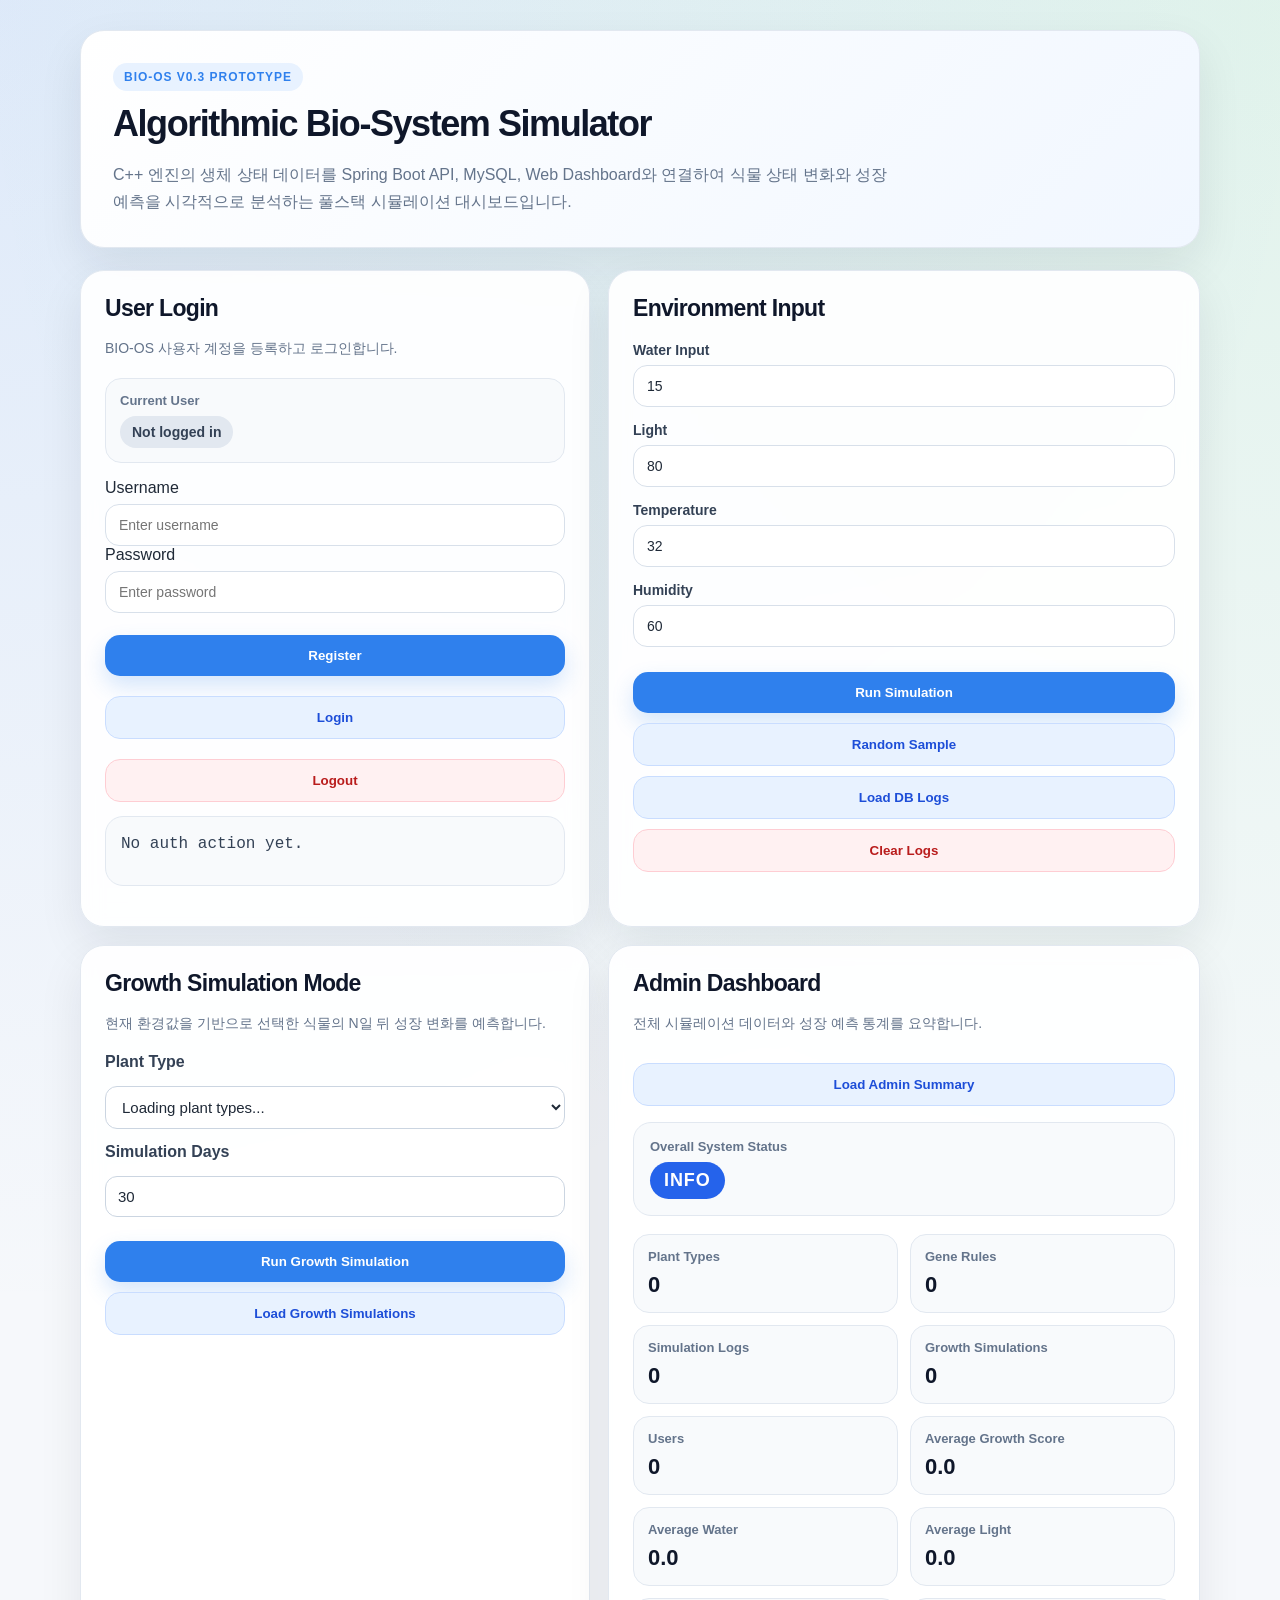
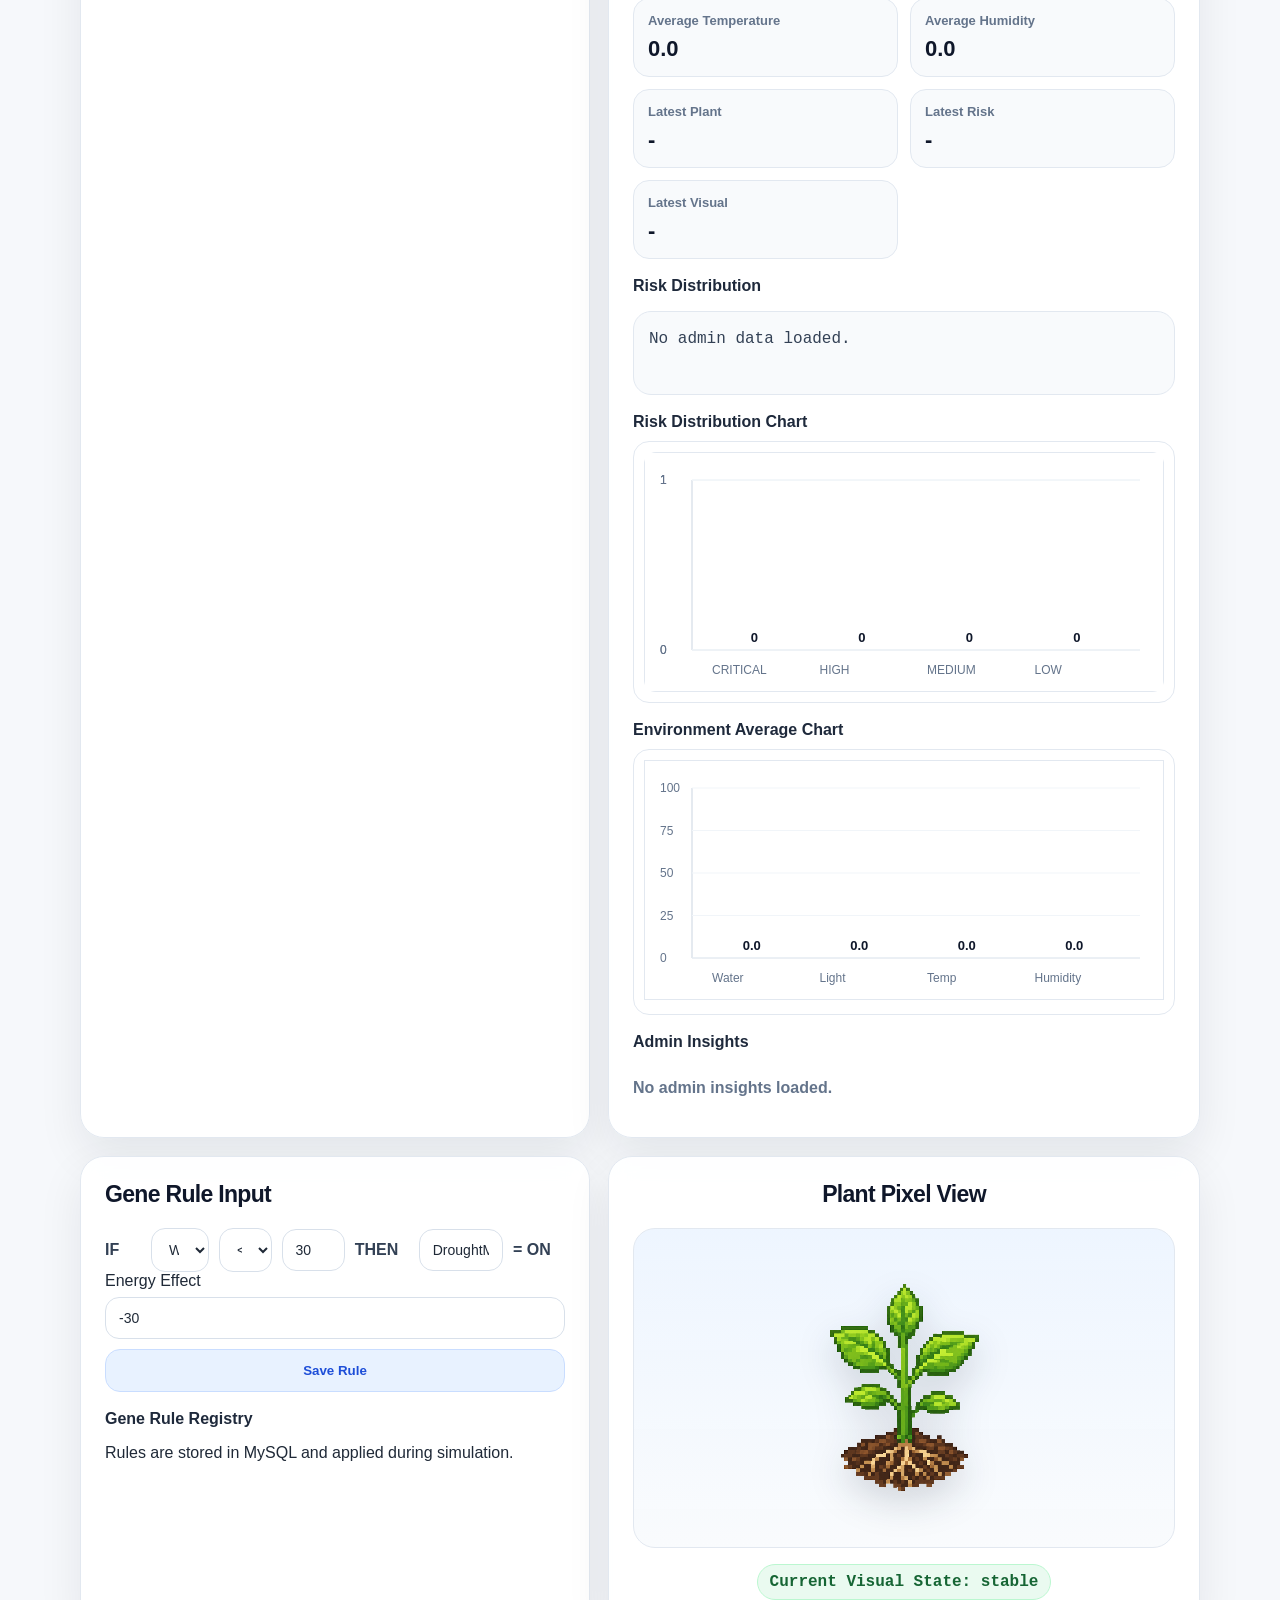
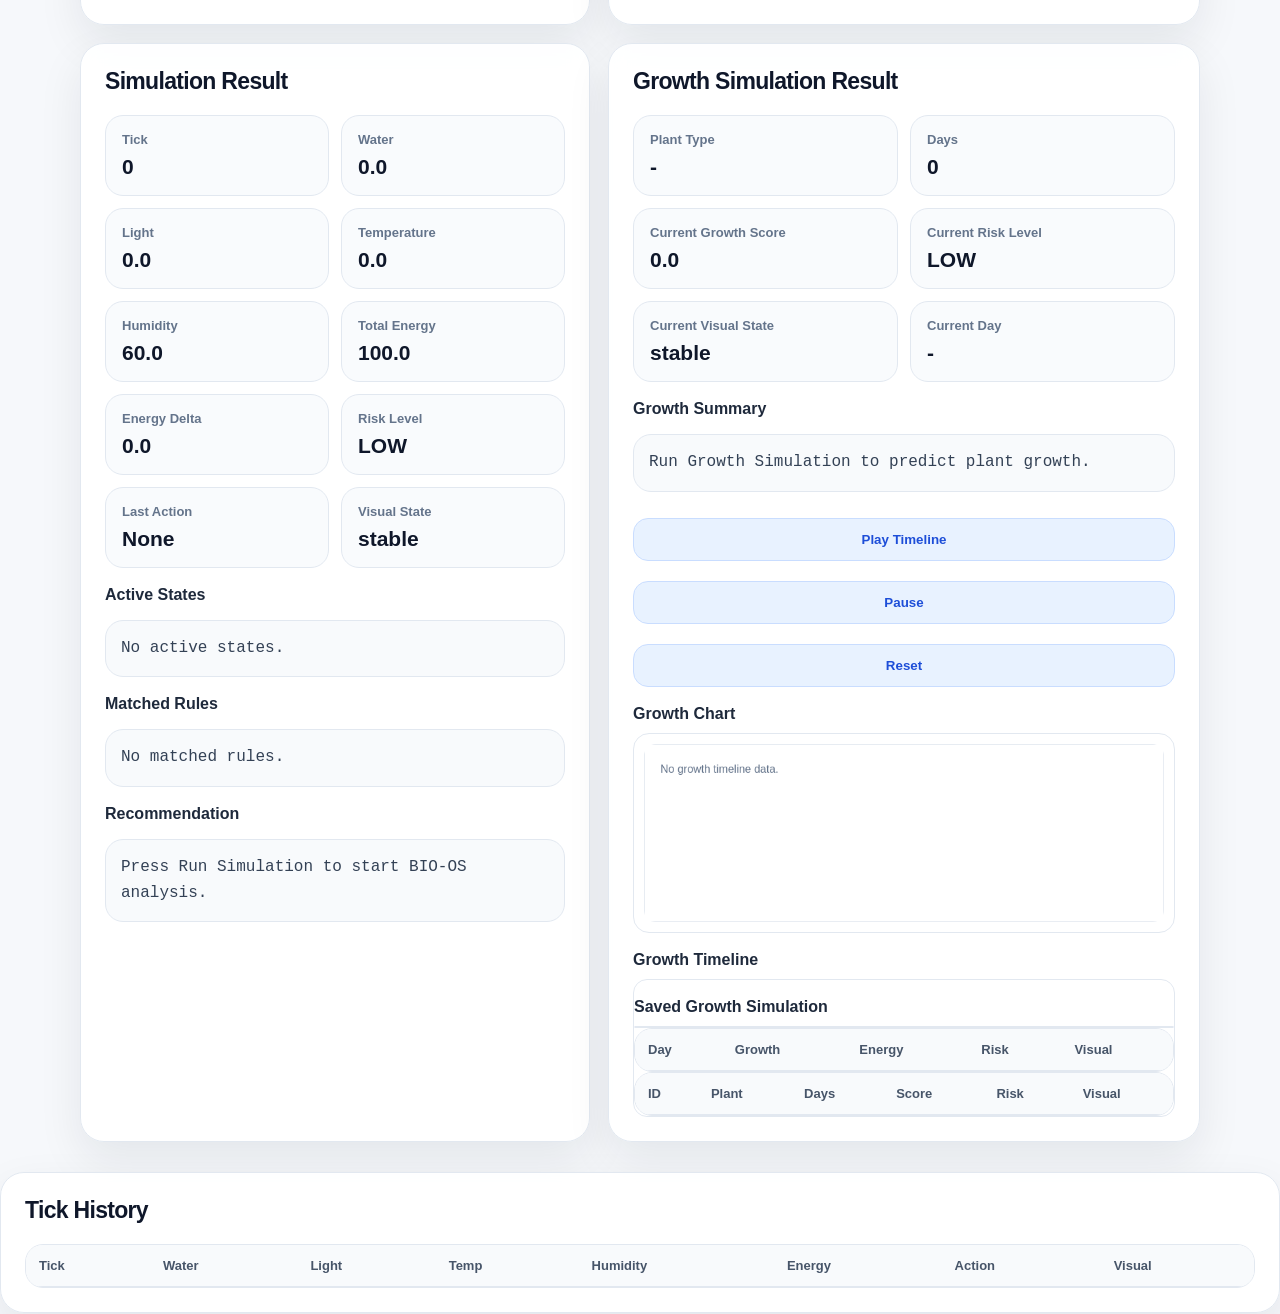
==== web/index.html @ 52d7dac0 "feat: add user count to admin dashboard" ====
<!DOCTYPE html>
<html lang="ko">
<head>
    <meta charset="UTF-8" />
    <meta name="viewport" content="width=device-width, initial-scale=1.0" />
    <title>BIO-OS Web Dashboard</title>
    <link rel="stylesheet" href="style.css" />
</head>
<body>
<div class="app">
    <header class="hero">
        <div>
            <p class="eyebrow">BIO-OS v0.3 Prototype</p>
            <h1>Algorithmic Bio-System Simulator</h1>
            <p class="subtitle">
                C++ 엔진의 생체 상태 데이터를 Spring Boot API, MySQL, Web Dashboard와 연결하여
                식물 상태 변화와 성장 예측을 시각적으로 분석하는 풀스택 시뮬레이션 대시보드입니다.
            </p>
        </div>
    </header>

    <main class="grid">
<section class="card auth-card">
    <h2>User Login</h2>
    <p class="section-desc">
        BIO-OS 사용자 계정을 등록하고 로그인합니다.
    </p>

    <div class="auth-status-box">
        <span>Current User</span>
        <strong id="currentUserText">Not logged in</strong>
    </div>

    <div class="input-grid">
        <label>
            Username
            <input id="authUsernameInput" type="text" placeholder="Enter username">
        </label>

        <label>
            Password
            <input id="authPasswordInput" type="password" placeholder="Enter password">
        </label>
    </div>

    <div class="button-row">
        <button id="registerButton">Register</button>
        <button id="loginButton" class="secondary">Login</button>
        <button id="logoutButton" class="danger">Logout</button>
    </div>

    <pre id="authMessageBox">No auth action yet.</pre>
</section>



        <section class="card control-panel">
            <h2>Environment Input</h2>

            <label>
                Water Input
                <input id="waterInput" type="number" value="15" min="0" max="200" />
            </label>

            <label>
                Light
                <input id="lightInput" type="number" value="80" min="0" max="100" />
            </label>

            <label>
                Temperature
                <input id="temperatureInput" type="number" value="32" min="-10" max="60" />
            </label>

            <label>
                Humidity
                <input id="humidityInput" type="number" value="60" min="0" max="100" />
            </label>

            <button id="runButton">Run Simulation</button>
            <button id="randomButton" class="secondary">Random Sample</button>
            <button id="loadLogsButton" class="secondary">Load DB Logs</button>
            <button id="resetButton" class="danger">Clear Logs</button>
        </section>

        <section class="card growth-control-card">
            <h2>Growth Simulation Mode</h2>
            <p class="section-desc">
                현재 환경값을 기반으로 선택한 식물의 N일 뒤 성장 변화를 예측합니다.
            </p>

            <label>
                Plant Type
                <select id="plantTypeSelect">
                    <option value="">Loading plant types...</option>
                </select>
            </label>

            <label>
                Simulation Days
                <input id="growthDaysInput" type="number" value="30" min="1" max="365" />
            </label>

            <button id="runGrowthButton">Run Growth Simulation</button>
            <button id="loadGrowthSimulationsButton" class="secondary">Load Growth Simulations</button>
        </section>

        <section class="card admin-card">
    <h2>Admin Dashboard</h2>
    <p class="section-desc">
        전체 시뮬레이션 데이터와 성장 예측 통계를 요약합니다.
    </p>

    <button id="loadAdminSummaryButton" class="secondary">Load Admin Summary</button>

<div class="admin-status-panel">
    <span>Overall System Status</span>
    <strong id="adminOverallStatus" class="admin-status-info">INFO</strong>
</div>

    <div class="admin-grid">
        <div>
            <span>Plant Types</span>
            <strong id="adminPlantTypeCount">0</strong>
        </div>

        <div>
            <span>Gene Rules</span>
            <strong id="adminGeneRuleCount">0</strong>
        </div>

        <div>
            <span>Simulation Logs</span>
            <strong id="adminSimulationLogCount">0</strong>
        </div>

        <div>
            <span>Growth Simulations</span>
            <strong id="adminGrowthSimulationCount">0</strong>
        </div>

        <div>
            <span>Users</span>
            <strong id="adminUserCount">0</strong>
        </div>

        <div>
            <span>Average Growth Score</span>
            <strong id="adminAverageGrowthScore">0.0</strong>
        </div>

        <div>
    <span>Average Water</span>
    <strong id="adminAverageWater">0.0</strong>
</div>

<div>
    <span>Average Light</span>
    <strong id="adminAverageLight">0.0</strong>
</div>

<div>
    <span>Average Temperature</span>
    <strong id="adminAverageTemperature">0.0</strong>
</div>

<div>
    <span>Average Humidity</span>
    <strong id="adminAverageHumidity">0.0</strong>
</div>

        <div>
            <span>Latest Plant</span>
            <strong id="adminLatestPlantType">-</strong>
        </div>

        <div>
            <span>Latest Risk</span>
            <strong id="adminLatestRiskLevel" class="risk-badge risk-low">-</strong>
        </div>

        <div>
            <span>Latest Visual</span>
            <strong id="adminLatestVisualState">-</strong>
        </div>
    </div>

    <h3>Risk Distribution</h3>
    <pre id="adminRiskDistributionBox">No admin data loaded.</pre>

    <h3>Risk Distribution Chart</h3>

<div class="admin-chart-wrap">
    <canvas id="adminRiskChartCanvas" width="520" height="240"></canvas>
</div>

<h3>Environment Average Chart</h3>

<div class="admin-chart-wrap">
    <canvas id="adminEnvironmentChartCanvas" width="520" height="240"></canvas>
</div>

<h3>Admin Insights</h3>

<div id="adminInsightList" class="admin-insight-list">
    <p>No admin insights loaded.</p>
</div>

</section>

        <section class="card rule-panel">
            <h2>Gene Rule Input</h2>

            <div class="rule-row">
                <span>IF</span>

                <select id="ruleField">
                    <option value="Water">Water</option>
                    <option value="Light">Light</option>
                    <option value="Temperature">Temperature</option>
                </select>

                <select id="ruleOperator">
                    <option value="LT">&lt;</option>
                    <option value="GT">&gt;</option>
                    <option value="LTE">&lt;=</option>
                    <option value="GTE">&gt;=</option>
                </select>

                <input id="ruleThreshold" type="number" value="30" />

                <span>THEN</span>

                <input id="ruleState" type="text" value="DroughtMode" />

                <span>= ON</span>
            </div>

            <div class="effect-row">
                <label for="ruleEnergyEffect">Energy Effect</label>
                <input id="ruleEnergyEffect" type="number" value="-30" />
            </div>

            <button id="addRuleButton" class="secondary">Save Rule</button>

            <div class="rule-list">
                <div class="section-header">
                    <div>
                        <h3>Gene Rule Registry</h3>
                        <p>Rules are stored in MySQL and applied during simulation.</p>
                    </div>
                </div>

                <ul id="ruleList"></ul>
            </div>
        </section>

        <section class="card plant-card">
            <h2>Plant Pixel View</h2>

            <div class="plant-stage">
                <img id="plantImage" src="assets/stable.png" alt="Plant State" />
            </div>

            <p id="visualState" class="visual-state">Current Visual State: stable</p>
        </section>

        <section class="card result-card">
            <h2>Simulation Result</h2>

            <div class="result-grid">
                <div>
                    <span>Tick</span>
                    <strong id="tickValue">0</strong>
                </div>

                <div>
                    <span>Water</span>
                    <strong id="waterValue">0.0</strong>
                </div>

                <div>
                    <span>Light</span>
                    <strong id="lightValue">0.0</strong>
                </div>

                <div>
                    <span>Temperature</span>
                    <strong id="temperatureValue">0.0</strong>
                </div>

                <div>
                    <span>Humidity</span>
                    <strong id="humidityValue">60.0</strong>
                </div>

                <div>
                    <span>Total Energy</span>
                    <strong id="energyValue">100.0</strong>
                </div>

                <div>
                    <span>Energy Delta</span>
                    <strong id="energyDeltaValue">0.0</strong>
                </div>

                <div>
                    <span>Risk Level</span>
                    <strong id="riskLevelValue" class="risk-badge risk-low">LOW</strong>
                </div>

                <div>
                    <span>Last Action</span>
                    <strong id="lastActionValue">None</strong>
                </div>

                <div>
                    <span>Visual State</span>
                    <strong id="visualStateValue">stable</strong>
                </div>
            </div>

            <h3>Active States</h3>
            <pre id="activeStatesBox">No active states.</pre>

            <h3>Matched Rules</h3>
            <pre id="matchedRulesBox">No matched rules.</pre>

            <h3>Recommendation</h3>
            <pre id="recommendationBox">Press Run Simulation to start BIO-OS analysis.</pre>
        </section>

        <section class="card growth-result-card">
            <h2>Growth Simulation Result</h2>

            <div class="result-grid">
                <div>
                    <span>Plant Type</span>
                    <strong id="growthPlantTypeValue">-</strong>
                </div>

                <div>
                    <span>Days</span>
                    <strong id="growthDaysValue">0</strong>
                </div>

                <div>
                    <span>Current Growth Score</span>
                    <strong id="growthScoreValue">0.0</strong>
                </div>

                <div>
                    <span>Current Risk Level</span>
                    <strong id="growthRiskValue" class="risk-badge risk-low">LOW</strong>
                </div>

                <div>
                    <span>Current Visual State</span>
                    <strong id="growthVisualValue">stable</strong>
                </div>

                <div>
                    <span>Current Day</span>
                    <strong id="growthCurrentDayValue">-</strong>
                </div>
            </div>

            <h3>Growth Summary</h3>
            <pre id="growthSummaryBox">Run Growth Simulation to predict plant growth.</pre>

            <div class="timeline-controls">
                <button id="playTimelineButton" class="secondary">Play Timeline</button>
                <button id="pauseTimelineButton" class="secondary">Pause</button>
                <button id="resetTimelineButton" class="secondary">Reset</button>
            </div>

            <h3>Growth Chart</h3>

            <div class="growth-chart-wrap">
                <canvas id="growthChartCanvas" width="760" height="260"></canvas>
            </div>

            <h3>Growth Timeline</h3>

            <div class="timeline-table-wrap">
                <table>
                    <thead>
                    <tr>
                        <th>Day</th>
                        <th>Growth</th>
                        <th>Energy</th>
                        <th>Risk</th>
                        <th>Visual</th>
                    </tr>
                    </thead>

                    <tbody id="growthTimelineTable"></tbody>

                    <h3>Saved Growth Simulation</h3>

                    <div class="timeline-table-wrap">
                        <table>
                            <thead>
                                <tr>
                                    <th>ID</th>
                                    <th>Plant</th>
                                    <th>Days</th>
                                    <th>Score</th>
                                    <th>Risk</th>
                                    <th>Visual</th>
                                </tr>
                            </thead>

                            <tbody id="growthHistoryTable"></tbody>

                        </table>
                    </div>
                </table>
            </div>
        </section>

        <section class="card log-card">
            <h2>Tick History</h2>

            <table>
                <thead>
                <tr>
                    <th>Tick</th>
                    <th>Water</th>
                    <th>Light</th>
                    <th>Temp</th>
                    <th>Humidity</th>
                    <th>Energy</th>
                    <th>Action</th>
                    <th>Visual</th>
                </tr>
                </thead>

                <tbody id="historyTable"></tbody>
            </table>
        </section>
    </main>
</div>

<script src="app.js"></script>
</body>
</html>
---- web/style.css ----
* {
    box-sizing: border-box;
}

:root {
    --bg: #f6f8fb;
    --card: #ffffff;
    --card-soft: #f9fbfd;
    --text: #1f2937;
    --muted: #64748b;
    --line: #e2e8f0;
    --primary: #2f80ed;
    --primary-soft: #e8f2ff;
    --green: #22c55e;
    --green-soft: #eafaf0;
    --red: #ef4444;
    --red-soft: #fff1f2;
    --shadow: 0 18px 45px rgba(15, 23, 42, 0.08);
}

body {
    margin: 0;
    background:
        radial-gradient(circle at top left, rgba(47, 128, 237, 0.12), transparent 28%),
        radial-gradient(circle at top right, rgba(34, 197, 94, 0.10), transparent 28%),
        var(--bg);
    color: var(--text);
    font-family: Arial, sans-serif;
}

.app {
    width: min(1180px, 100%);
    margin: 0 auto;
    padding: 30px;
}

.hero {
    background: linear-gradient(135deg, #ffffff, #f1f7ff);
    border: 1px solid var(--line);
    border-radius: 24px;
    padding: 32px;
    margin-bottom: 22px;
    box-shadow: var(--shadow);
}

.eyebrow {
    display: inline-block;
    margin: 0 0 12px;
    padding: 7px 11px;
    border-radius: 999px;
    background: var(--primary-soft);
    color: var(--primary);
    font-size: 12px;
    font-weight: 700;
    letter-spacing: 0.08em;
    text-transform: uppercase;
}

h1 {
    margin: 0;
    font-size: 36px;
    letter-spacing: -0.04em;
    color: #0f172a;
}

.subtitle {
    max-width: 780px;
    margin-bottom: 0;
    color: var(--muted);
    line-height: 1.7;
}

.grid {
    display: grid;
    grid-template-columns: 1fr 1fr;
    gap: 18px;
}

.card {
    background: rgba(255, 255, 255, 0.92);
    border: 1px solid var(--line);
    border-radius: 24px;
    padding: 24px;
    box-shadow: var(--shadow);
    backdrop-filter: blur(10px);
}

.card h2 {
    margin: 0 0 20px;
    color: #0f172a;
    font-size: 23px;
    letter-spacing: -0.03em;
}

.card h3 {
    color: #1e293b;
    margin: 18px 0 10px;
    font-size: 16px;
}

.control-panel label {
    display: block;
    margin-bottom: 15px;
    color: #334155;
    font-weight: 600;
    font-size: 14px;
}

input,
select {
    width: 100%;
    margin-top: 7px;
    padding: 12px 13px;
    border-radius: 14px;
    border: 1px solid #d8e0ea;
    background: #ffffff;
    color: var(--text);
    outline: none;
    font-size: 14px;
    transition: border-color 0.15s ease, box-shadow 0.15s ease, background 0.15s ease;
}

input:focus,
select:focus {
    border-color: var(--primary);
    box-shadow: 0 0 0 4px rgba(47, 128, 237, 0.13);
}

button {
    width: 100%;
    margin-top: 10px;
    padding: 13px 15px;
    border: 0;
    border-radius: 15px;
    background: var(--primary);
    color: #ffffff;
    font-weight: 800;
    cursor: pointer;
    box-shadow: 0 10px 22px rgba(47, 128, 237, 0.20);
    transition: transform 0.12s ease, box-shadow 0.12s ease, filter 0.12s ease;
}

button:hover {
    filter: brightness(1.04);
    transform: translateY(-1px);
    box-shadow: 0 13px 26px rgba(47, 128, 237, 0.24);
}

button.secondary {
    background: #e8f2ff;
    color: #1d4ed8;
    box-shadow: none;
    border: 1px solid #c9ddff;
}

button.secondary:hover {
    box-shadow: 0 10px 22px rgba(47, 128, 237, 0.10);
}

button.danger {
    background: var(--red-soft);
    color: #b91c1c;
    box-shadow: none;
    border: 1px solid #fecdd3;
}

button.danger:hover {
    box-shadow: 0 10px 22px rgba(239, 68, 68, 0.10);
}

.rule-row {
    display: grid;
    grid-template-columns: 36px 1.1fr 1fr 1.2fr 54px 1.6fr 52px;
    gap: 10px;
    align-items: center;
    color: #334155;
    font-weight: 700;
}

.rule-row input,
.rule-row select {
    margin-top: 0;
}

.rule-list {
    max-height: 250px;
    overflow-y: auto;
}

.rule-list ul {
    padding-left: 18px;
    margin-bottom: 0;
    color: #334155;
    line-height: 1.7;
}

.plant-card {
    text-align: center;
}

.plant-stage {
    height: 320px;
    display: flex;
    align-items: center;
    justify-content: center;
    background:
        linear-gradient(180deg, rgba(232, 242, 255, 0.75), rgba(249, 251, 253, 0.95));
    border: 1px solid var(--line);
    border-radius: 22px;
    overflow: hidden;
}

.plant-stage img {
    width: 240px;
    height: 240px;
    image-rendering: pixelated;
    image-rendering: crisp-edges;
    object-fit: contain;
    filter: drop-shadow(0 14px 18px rgba(15, 23, 42, 0.16));
}

.visual-state {
    display: inline-block;
    margin: 16px 0 0;
    padding: 8px 12px;
    color: #166534;
    background: var(--green-soft);
    border: 1px solid #bbf7d0;
    border-radius: 999px;
    font-family: Consolas, monospace;
    font-weight: 700;
}

.result-grid {
    display: grid;
    grid-template-columns: 1fr 1fr;
    gap: 12px;
}

.result-grid div {
    background: var(--card-soft);
    border: 1px solid var(--line);
    border-radius: 18px;
    padding: 16px;
}

.result-grid span {
    display: block;
    color: var(--muted);
    font-size: 13px;
    margin-bottom: 8px;
    font-weight: 700;
}

.result-grid strong {
    font-size: 21px;
    color: #0f172a;
}

pre {
    white-space: pre-wrap;
    background: #f8fafc;
    color: #334155;
    border: 1px solid var(--line);
    border-radius: 18px;
    padding: 15px;
    line-height: 1.6;
    font-family: Consolas, monospace;
}

.log-card {
    grid-column: 1 / -1;
}

table {
    width: 100%;
    border-collapse: separate;
    border-spacing: 0;
    overflow: hidden;
    border: 1px solid var(--line);
    border-radius: 18px;
    background: #ffffff;
}

th,
td {
    padding: 13px;
    border-bottom: 1px solid var(--line);
    text-align: left;
}

tr:last-child td {
    border-bottom: 0;
}

th {
    color: #475569;
    background: #f8fafc;
    font-size: 13px;
}

td {
    color: #1f2937;
}

tbody tr:hover {
    background: #f8fbff;
}

@media (max-width: 820px) {
    .app {
        padding: 18px;
    }

    .grid {
        grid-template-columns: 1fr;
    }

    .rule-row {
        grid-template-columns: 1fr;
    }

    h1 {
        font-size: 28px;
    }

    .plant-stage {
        height: 280px;
    }

    .rule-item {
        display: flex;
        align-items: center;
        justify-content: space-between;
        gap: 14px;
        padding: 10px 0;
        border-bottom: 1px solid var(--line);
    }

    .rule-item:last-child {
        border-bottom: 0;
    }

    .rule-text {
        flex: 1;
        font-family: Consolas, monospace;
        font-size: 13px;
    }

    .inactive-rule {
        color: #94a3b8;
        text-decoration: line-through;
    }

    .rule-actions {
        display: flex;
        gap: 8px;
        flex-shrink: 0;
    }

    .mini-button {
        width: auto;
        margin-top: 0;
        padding: 7px 10px;
        border-radius: 10px;
        font-size: 12px;
        box-shadow: none;
    }

    .toggle-button {
        background: #eef6ff;
        color: #1d4ed8;
        border: 1px solid #bfdbfe;
    }

    .delete-button {
        background: #fff1f2;
        color: #be123c;
        border: 1px solid #fecdd3;
    }

    .section-header {
    display: flex;
    align-items: flex-start;
    justify-content: space-between;
    gap: 12px;
    margin-top: 18px;
    margin-bottom: 10px;
}

.section-header h3 {
    margin: 0 0 4px;
}

.section-header p {
    margin: 0;
    color: var(--muted);
    font-size: 13px;
    line-height: 1.5;
}

.rule-list {
    max-height: 280px;
    overflow-y: auto;
}

.rule-list::-webkit-scrollbar {
    width: 8px;
}

.rule-list::-webkit-scrollbar-thumb {
    background: #cbd5e1;
    border-radius: 999px;
}

.rule-list::-webkit-scrollbar-track {
    background: transparent;
}

.rule-item {
    background: #ffffff;
    border: 1px solid var(--line);
    border-radius: 14px;
    padding: 12px;
    margin-bottom: 10px;
}

.rule-item:last-child {
    margin-bottom: 0;
}

.rule-text {
    color: #1e293b;
    font-weight: 700;
}

.inactive-rule {
    color: #94a3b8;
    text-decoration: line-through;
}

.rule-actions {
    margin-top: 10px;
}

.mini-button {
    min-width: 74px;
}

.result-card pre {
    min-height: 74px;
}

.log-card table {
    font-size: 14px;
}

.log-card tbody tr:nth-child(even) {
    background: #fbfdff;
}

.effect-row {
    margin-top: 12px;
}

.effect-row label {
    display: block;
    color: #334155;
    font-weight: 600;
    font-size: 14px;
}

.effect-row input {
    margin-top: 7px;
}

.risk-badge {
    display: inline-flex;
    align-items: center;
    justify-content: center;
    width: fit-content;
    min-width: 92px;
    padding: 7px 10px;
    border-radius: 999px;
    font-size: 14px;
    font-weight: 900;
    letter-spacing: 0.04em;
}

.risk-low {
    background: #ecfdf5;
    color: #047857;
    border: 1px solid #a7f3d0;
}

.risk-medium {
    background: #fffbeb;
    color: #b45309;
    border: 1px solid #fde68a;
}

.risk-high {
    background: #fff7ed;
    color: #c2410c;
    border: 1px solid #fed7aa;
}

.risk-critical {
    background: #fff1f2;
    color: #be123c;
    border: 1px solid #fecdd3;
}

#matchedRulesBox {
    max-height: 150px;
    overflow-y: auto;
}
}
.growth-control-card label {
    display: flex;
    flex-direction: column;
    gap: 8px;
    margin-bottom: 14px;
    color: #334155;
    font-weight: 800;
}

.growth-control-card select,
.growth-control-card input {
    width: 100%;
    padding: 11px 12px;
    border: 1px solid #cbd5e1;
    border-radius: 12px;
    font-size: 15px;
    background: #ffffff;
}

.section-desc {
    margin-top: -4px;
    margin-bottom: 18px;
    color: #64748b;
    line-height: 1.55;
    font-size: 14px;
}

.timeline-controls {
    display: flex;
    gap: 10px;
    flex-wrap: wrap;
    margin: 14px 0 18px;
}

.timeline-table-wrap {
    max-height: 260px;
    overflow-y: auto;
    border-radius: 14px;
    border: 1px solid #e2e8f0;
}

#growthTimelineTable tr {
    cursor: pointer;
}

#growthTimelineTable tr:hover {
    background: #f8fafc;
}

.active-timeline-row {
    background: #eff6ff !important;
    outline: 2px solid #bfdbfe;
    font-weight: 800;
}

#growthSummaryBox {
    min-height: 58px;
    white-space: pre-wrap;
}

.clickable-row {
    cursor: pointer;
}

.clickable-row:hover {
    background: #eff6ff;
}

.growth-chart-wrap {
    width: 100%;
    overflow-x: auto;
    padding: 10px;
    border: 1px solid #e2e8f0;
    border-radius: 16px;
    background: #ffffff;
    margin-bottom: 18px;
}

#growthChartCanvas {
    display: block;
    max-width: 100%;
    border-radius: 12px;
}

.admin-grid {
    display: grid;
    grid-template-columns: repeat(2, minmax(0, 1fr));
    gap: 12px;
    margin-top: 16px;
    margin-bottom: 18px;
}

.admin-grid div {
    padding: 14px;
    border: 1px solid #e2e8f0;
    border-radius: 16px;
    background: #f8fafc;
}

.admin-grid span {
    display: block;
    color: #64748b;
    font-size: 13px;
    font-weight: 800;
    margin-bottom: 8px;
}

.admin-grid strong {
    color: #0f172a;
    font-size: 22px;
    font-weight: 900;
}

#adminRiskDistributionBox {
    min-height: 84px;
    white-space: pre-wrap;
}

.admin-chart-wrap {
    width: 100%;
    overflow-x: auto;
    padding: 10px;
    border: 1px solid #e2e8f0;
    border-radius: 16px;
    background: #ffffff;
    margin-top: 10px;
}

#adminRiskChartCanvas {
    display: block;
    max-width: 100%;
    border-radius: 12px;
}

.admin-insight-list {
    display: flex;
    flex-direction: column;
    gap: 10px;
    margin-top: 12px;
}

.admin-insight-item {
    padding: 12px 14px;
    border-left: 5px solid #2563eb;
    border-radius: 12px;
    background: #f8fafc;
    color: #0f172a;
    font-size: 14px;
    font-weight: 700;
    line-height: 1.5;
}

.admin-insight-list p {
    color: #64748b;
    font-weight: 700;
}

.admin-insight-list {
    display: flex;
    flex-direction: column;
    gap: 10px;
    margin-top: 12px;
}

.admin-insight-item {
    display: flex;
    flex-direction: column;
    gap: 6px;
    padding: 12px 14px;
    border-left: 5px solid #2563eb;
    border-radius: 12px;
    background: #f8fafc;
    color: #0f172a;
    line-height: 1.5;
}

.admin-insight-severity {
    width: fit-content;
    padding: 3px 8px;
    border-radius: 999px;
    font-size: 11px;
    font-weight: 900;
    letter-spacing: 0.04em;
}

.admin-insight-message {
    font-size: 14px;
    font-weight: 800;
}

.admin-insight-critical {
    border-left-color: #dc2626;
    background: #fef2f2;
}

.admin-insight-critical .admin-insight-severity {
    background: #dc2626;
    color: #ffffff;
}

.admin-insight-warning {
    border-left-color: #f97316;
    background: #fff7ed;
}

.admin-insight-warning .admin-insight-severity {
    background: #f97316;
    color: #ffffff;
}

.admin-insight-info {
    border-left-color: #2563eb;
    background: #eff6ff;
}

.admin-insight-info .admin-insight-severity {
    background: #2563eb;
    color: #ffffff;
}

.admin-insight-stable {
    border-left-color: #16a34a;
    background: #f0fdf4;
}

.admin-insight-stable .admin-insight-severity {
    background: #16a34a;
    color: #ffffff;
}

.admin-insight-list p {
    color: #64748b;
    font-weight: 700;
}

.admin-status-panel {
    margin-top: 16px;
    margin-bottom: 18px;
    padding: 16px;
    border-radius: 18px;
    background: #f8fafc;
    border: 1px solid #e2e8f0;
}

.admin-status-panel span {
    display: block;
    margin-bottom: 8px;
    color: #64748b;
    font-size: 13px;
    font-weight: 900;
}

.admin-status-panel strong {
    display: inline-block;
    padding: 8px 14px;
    border-radius: 999px;
    font-size: 18px;
    font-weight: 900;
    letter-spacing: 0.05em;
}

.admin-status-critical {
    background: #dc2626;
    color: #ffffff;
}

.admin-status-warning {
    background: #f97316;
    color: #ffffff;
}

.admin-status-info {
    background: #2563eb;
    color: #ffffff;
}

.admin-status-stable {
    background: #16a34a;
    color: #ffffff;
}

.auth-status-box {
    margin-top: 12px;
    margin-bottom: 16px;
    padding: 14px;
    border-radius: 16px;
    border: 1px solid #e2e8f0;
    background: #f8fafc;
}

.auth-status-box span {
    display: block;
    margin-bottom: 8px;
    color: #64748b;
    font-size: 13px;
    font-weight: 900;
}

.auth-status-box strong {
    display: inline-block;
    padding: 8px 12px;
    border-radius: 999px;
    font-size: 14px;
    font-weight: 900;
}

.auth-user-none {
    background: #e2e8f0;
    color: #334155;
}

.auth-user-admin {
    background: #7c3aed;
    color: #ffffff;
}

.auth-user-normal {
    background: #2563eb;
    color: #ffffff;
}

.button-row {
    display: flex;
    flex-wrap: wrap;
    gap: 10px;
    margin-top: 12px;
}

.danger {
    background: #dc2626;
    color: #ffffff;
}

.danger:hover {
    background: #b91c1c;
}

#authMessageBox {
    margin-top: 14px;
    min-height: 70px;
    white-space: pre-wrap;
}
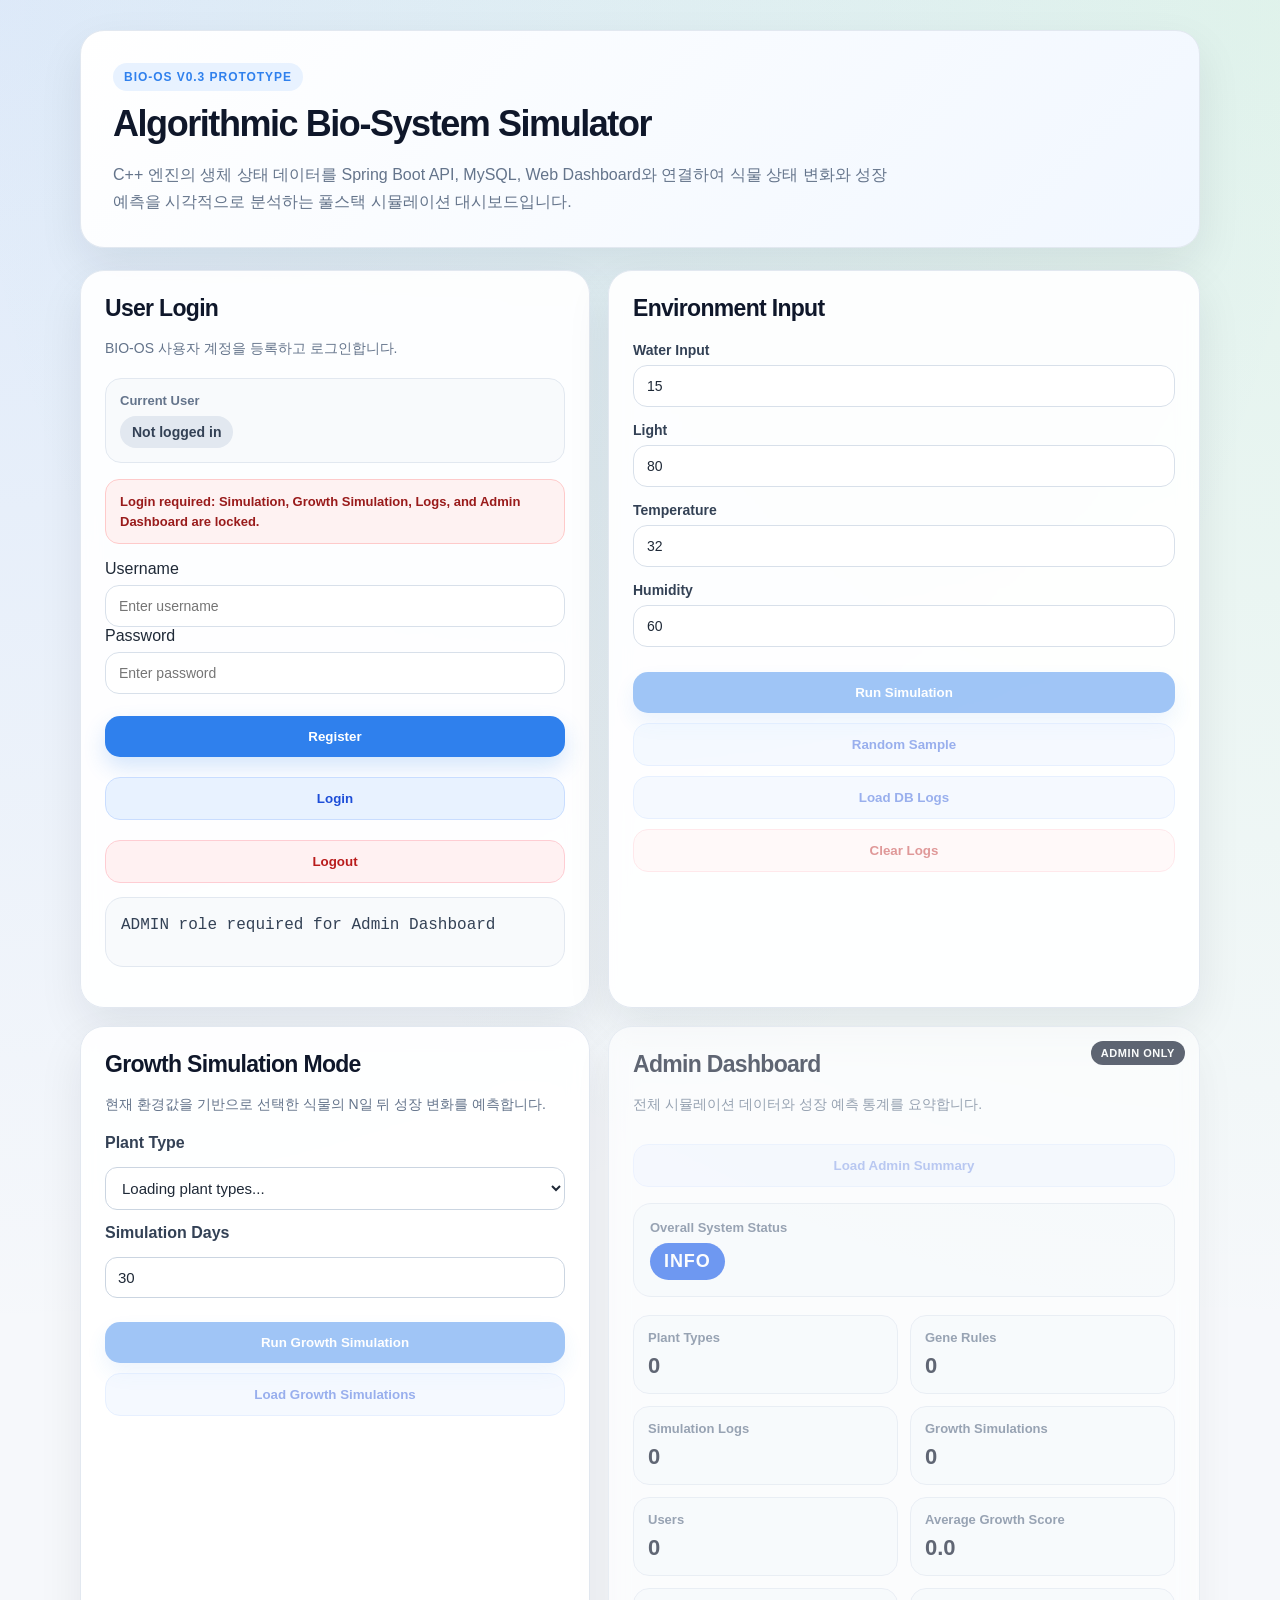
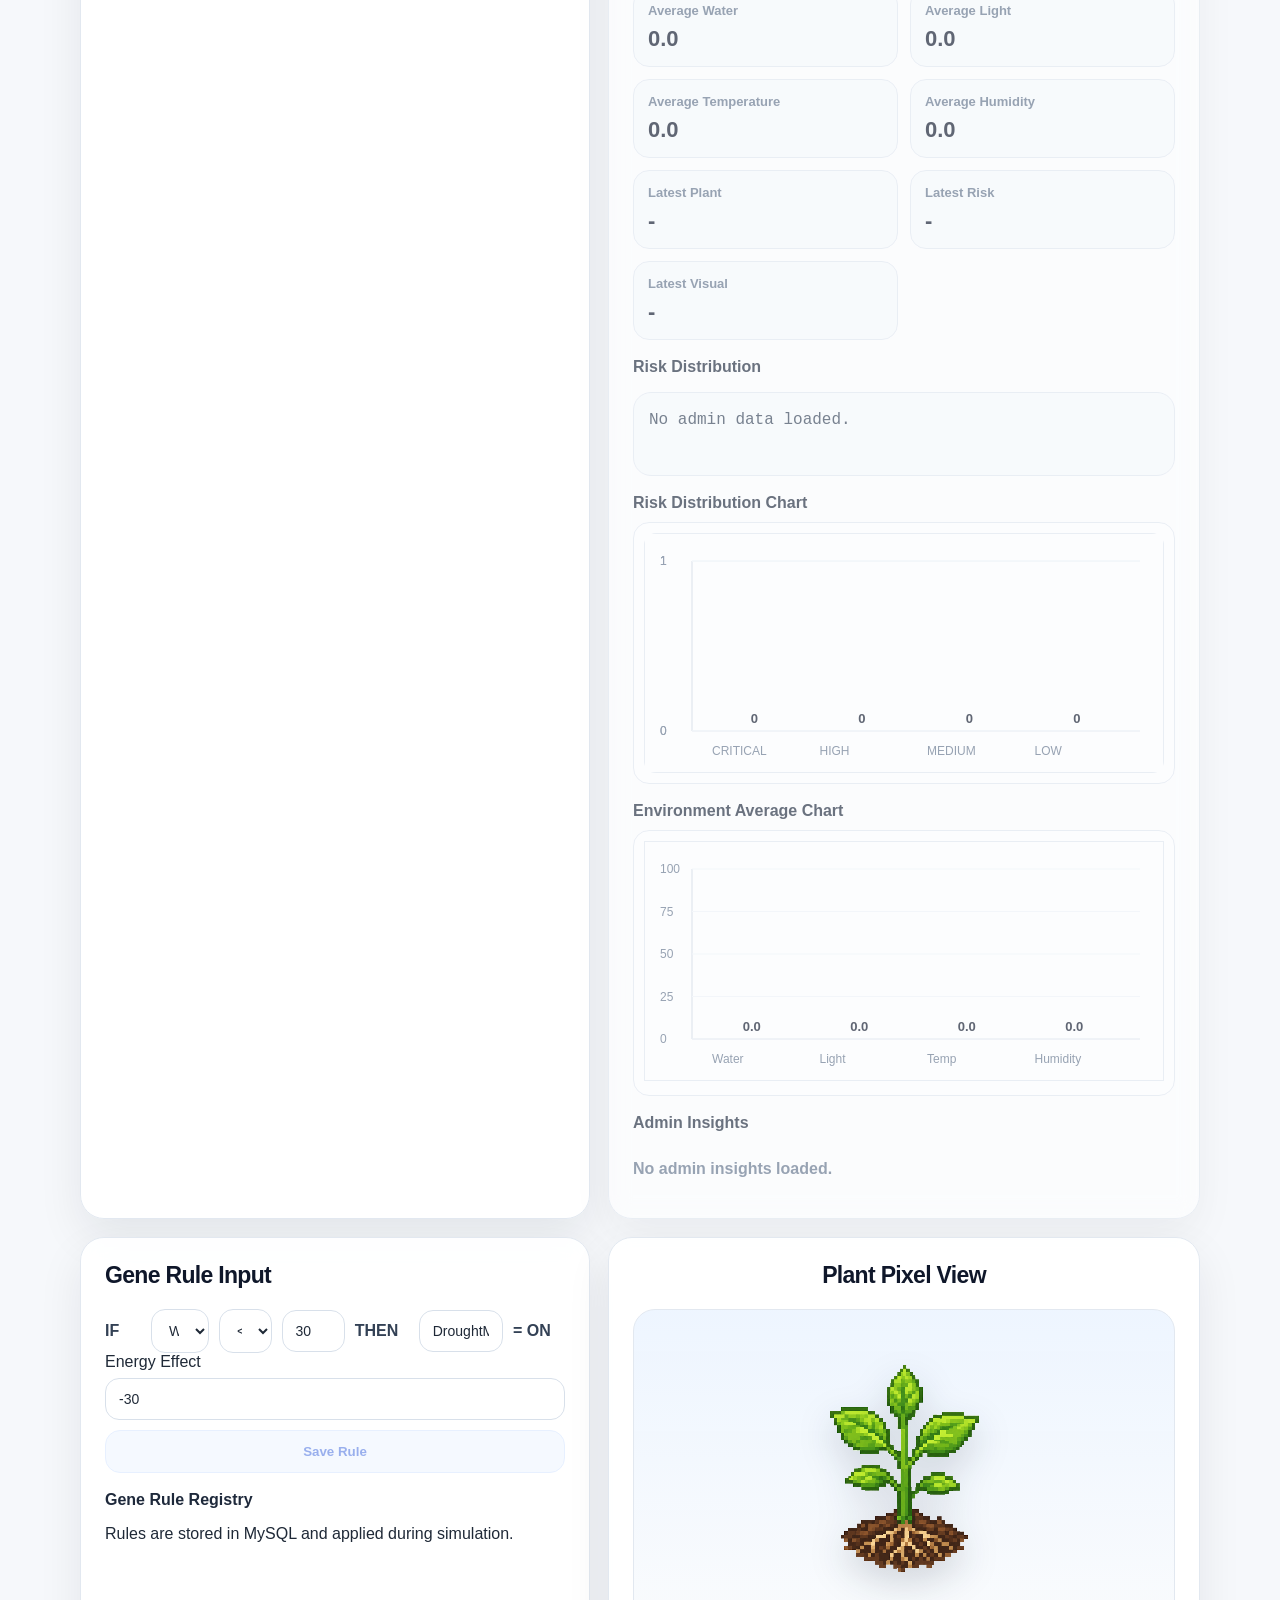
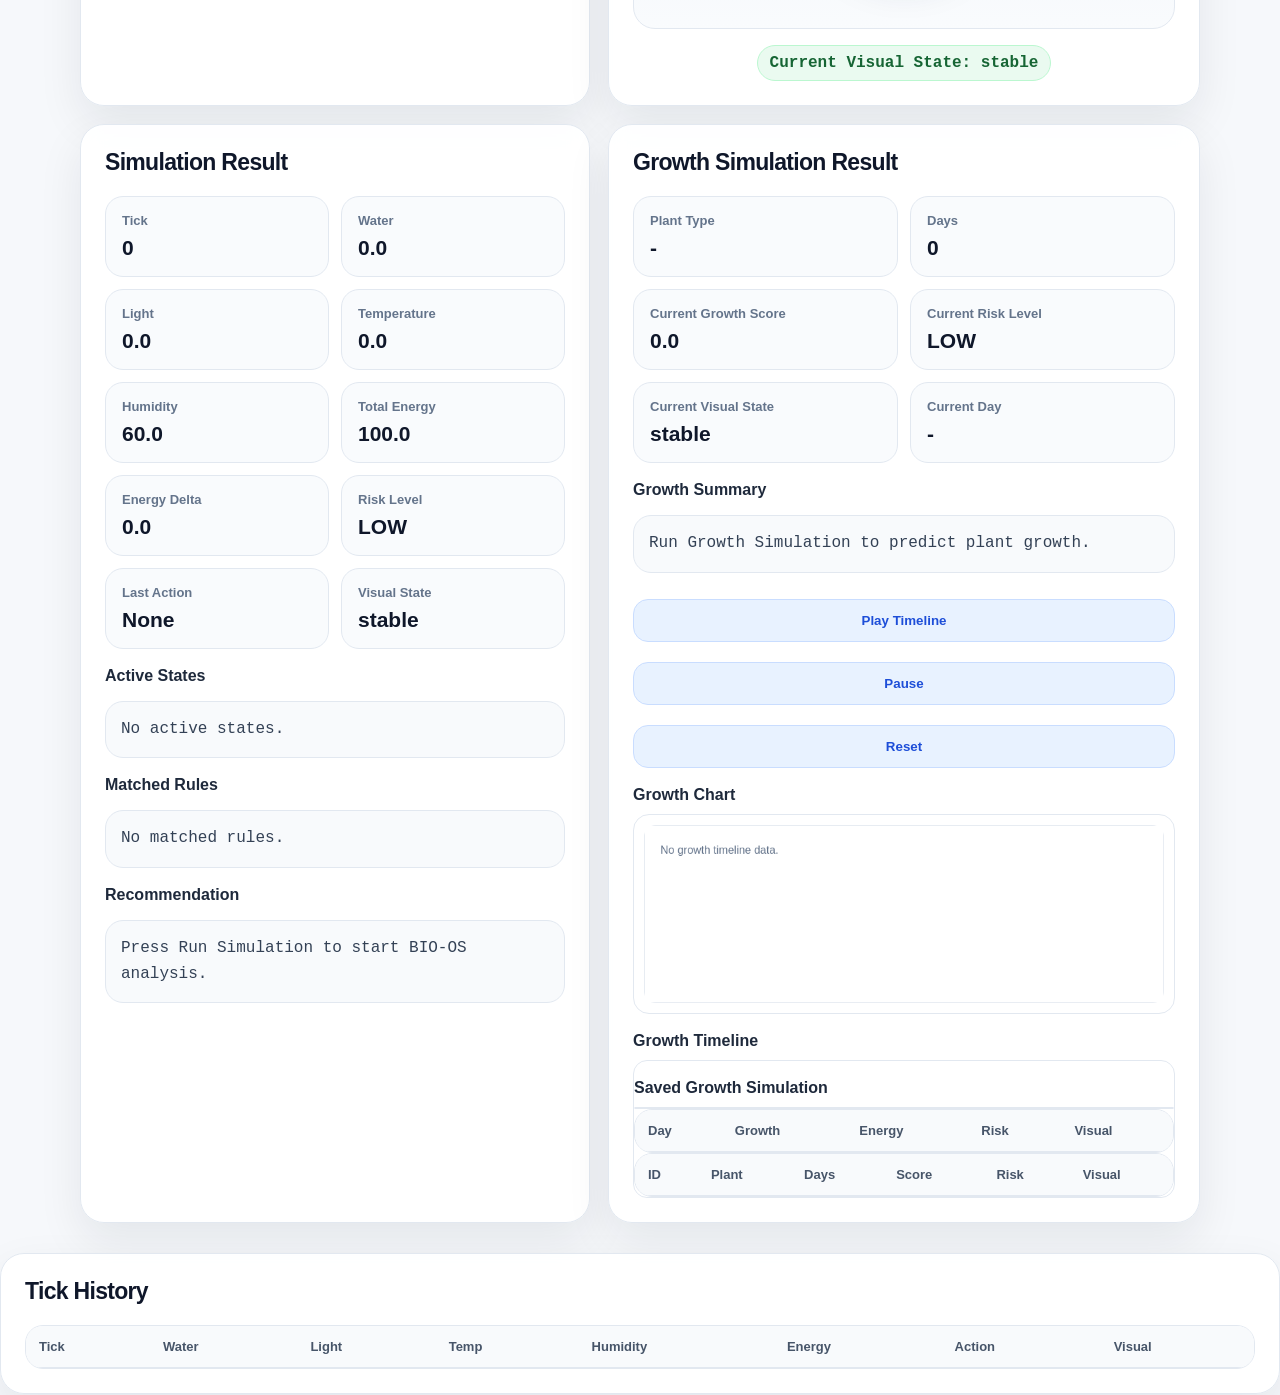
==== commit 5863cb64: "feat: add auth guard UI" ====
--- a/web/index.html
+++ b/web/index.html
@@ -31,6 +31,10 @@
         <strong id="currentUserText">Not logged in</strong>
     </div>
 
+    <div id="authGuardMessage" class="auth-guard-message">
+        Login required to use BIO-OS features.
+    </div>
+
     <div class="input-grid">
         <label>
             Username
@@ -105,7 +109,7 @@
             <button id="loadGrowthSimulationsButton" class="secondary">Load Growth Simulations</button>
         </section>
 
-        <section class="card admin-card">
+        <section id="adminDashboardCard" class="card admin-card">
     <h2>Admin Dashboard</h2>
     <p class="section-desc">
         전체 시뮬레이션 데이터와 성장 예측 통계를 요약합니다.
--- a/web/style.css
+++ b/web/style.css
@@ -857,4 +857,55 @@
     margin-top: 14px;
     min-height: 70px;
     white-space: pre-wrap;
+}
+
+.auth-guard-message {
+    margin-bottom: 16px;
+    padding: 12px 14px;
+    border-radius: 14px;
+    font-size: 13px;
+    font-weight: 800;
+    line-height: 1.5;
+}
+
+.auth-guard-locked {
+    background: #fef2f2;
+    color: #991b1b;
+    border: 1px solid #fecaca;
+}
+
+.auth-guard-user {
+    background: #eff6ff;
+    color: #1d4ed8;
+    border: 1px solid #bfdbfe;
+}
+
+.auth-guard-admin {
+    background: #f5f3ff;
+    color: #6d28d9;
+    border: 1px solid #ddd6fe;
+}
+
+.disabled-button {
+    opacity: 0.45;
+    cursor: not-allowed;
+}
+
+.locked-card {
+    opacity: 0.65;
+    position: relative;
+}
+
+.locked-card::after {
+    content: "ADMIN ONLY";
+    position: absolute;
+    top: 14px;
+    right: 14px;
+    padding: 6px 10px;
+    border-radius: 999px;
+    background: #0f172a;
+    color: #ffffff;
+    font-size: 11px;
+    font-weight: 900;
+    letter-spacing: 0.05em;
 }
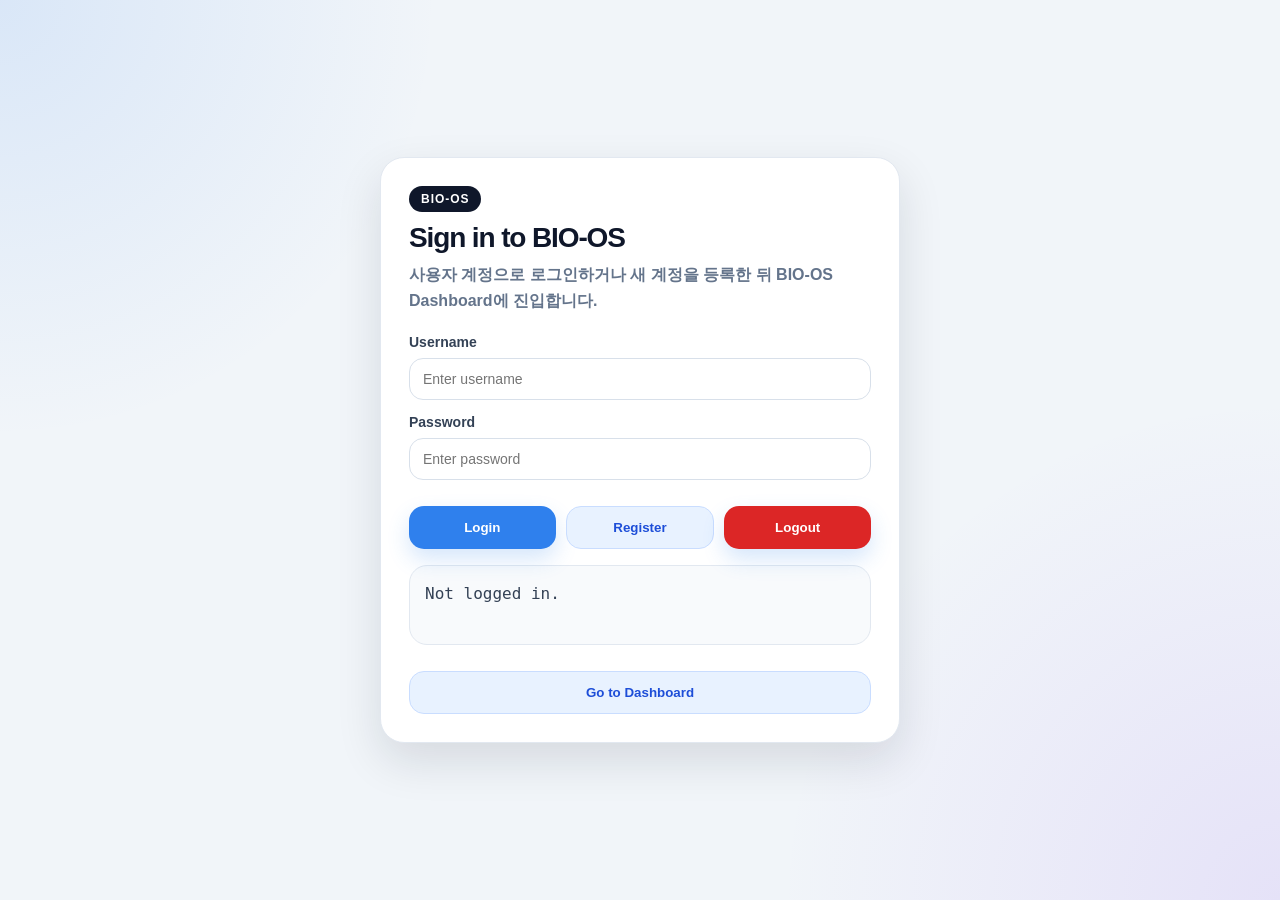
==== commit 33ebff85: "refactor: hide current user details from UI" ====
--- a/web/index.html
+++ b/web/index.html
@@ -6,58 +6,31 @@
     <title>BIO-OS Web Dashboard</title>
     <link rel="stylesheet" href="style.css" />
 </head>
+
 <body>
 <div class="app">
     <header class="hero">
         <div>
-            <p class="eyebrow">BIO-OS v0.3 Prototype</p>
+            <p class="eyebrow">BIO-OS v0.4 Dashboard</p>
             <h1>Algorithmic Bio-System Simulator</h1>
             <p class="subtitle">
                 C++ 엔진의 생체 상태 데이터를 Spring Boot API, MySQL, Web Dashboard와 연결하여
-                식물 상태 변화와 성장 예측을 시각적으로 분석하는 풀스택 시뮬레이션 대시보드입니다.
+                식물 상태 변화와 성장 예측, 사용자별 기록, 관리자 통계를 시각적으로 분석하는
+                풀스택 시뮬레이션 대시보드입니다.
             </p>
         </div>
     </header>
 
+    <section class="session-bar">
+
+        <div id="authGuardMessage" class="auth-guard-message auth-guard-locked">
+            Checking login state...
+        </div>
+
+        <button id="logoutButton" class="danger">Logout</button>
+    </section>
+
     <main class="grid">
-<section class="card auth-card">
-    <h2>User Login</h2>
-    <p class="section-desc">
-        BIO-OS 사용자 계정을 등록하고 로그인합니다.
-    </p>
-
-    <div class="auth-status-box">
-        <span>Current User</span>
-        <strong id="currentUserText">Not logged in</strong>
-    </div>
-
-    <div id="authGuardMessage" class="auth-guard-message">
-        Login required to use BIO-OS features.
-    </div>
-
-    <div class="input-grid">
-        <label>
-            Username
-            <input id="authUsernameInput" type="text" placeholder="Enter username">
-        </label>
-
-        <label>
-            Password
-            <input id="authPasswordInput" type="password" placeholder="Enter password">
-        </label>
-    </div>
-
-    <div class="button-row">
-        <button id="registerButton">Register</button>
-        <button id="loginButton" class="secondary">Login</button>
-        <button id="logoutButton" class="danger">Logout</button>
-    </div>
-
-    <pre id="authMessageBox">No auth action yet.</pre>
-</section>
-
-
-
         <section class="card control-panel">
             <h2>Environment Input</h2>
 
@@ -110,107 +83,103 @@
         </section>
 
         <section id="adminDashboardCard" class="card admin-card">
-    <h2>Admin Dashboard</h2>
-    <p class="section-desc">
-        전체 시뮬레이션 데이터와 성장 예측 통계를 요약합니다.
-    </p>
-
-    <button id="loadAdminSummaryButton" class="secondary">Load Admin Summary</button>
-
-<div class="admin-status-panel">
-    <span>Overall System Status</span>
-    <strong id="adminOverallStatus" class="admin-status-info">INFO</strong>
-</div>
-
-    <div class="admin-grid">
-        <div>
-            <span>Plant Types</span>
-            <strong id="adminPlantTypeCount">0</strong>
-        </div>
-
-        <div>
-            <span>Gene Rules</span>
-            <strong id="adminGeneRuleCount">0</strong>
-        </div>
-
-        <div>
-            <span>Simulation Logs</span>
-            <strong id="adminSimulationLogCount">0</strong>
-        </div>
-
-        <div>
-            <span>Growth Simulations</span>
-            <strong id="adminGrowthSimulationCount">0</strong>
-        </div>
-
-        <div>
-            <span>Users</span>
-            <strong id="adminUserCount">0</strong>
-        </div>
-
-        <div>
-            <span>Average Growth Score</span>
-            <strong id="adminAverageGrowthScore">0.0</strong>
-        </div>
-
-        <div>
-    <span>Average Water</span>
-    <strong id="adminAverageWater">0.0</strong>
-</div>
-
-<div>
-    <span>Average Light</span>
-    <strong id="adminAverageLight">0.0</strong>
-</div>
-
-<div>
-    <span>Average Temperature</span>
-    <strong id="adminAverageTemperature">0.0</strong>
-</div>
-
-<div>
-    <span>Average Humidity</span>
-    <strong id="adminAverageHumidity">0.0</strong>
-</div>
-
-        <div>
-            <span>Latest Plant</span>
-            <strong id="adminLatestPlantType">-</strong>
-        </div>
-
-        <div>
-            <span>Latest Risk</span>
-            <strong id="adminLatestRiskLevel" class="risk-badge risk-low">-</strong>
-        </div>
-
-        <div>
-            <span>Latest Visual</span>
-            <strong id="adminLatestVisualState">-</strong>
-        </div>
-    </div>
-
-    <h3>Risk Distribution</h3>
-    <pre id="adminRiskDistributionBox">No admin data loaded.</pre>
-
-    <h3>Risk Distribution Chart</h3>
-
-<div class="admin-chart-wrap">
-    <canvas id="adminRiskChartCanvas" width="520" height="240"></canvas>
-</div>
-
-<h3>Environment Average Chart</h3>
-
-<div class="admin-chart-wrap">
-    <canvas id="adminEnvironmentChartCanvas" width="520" height="240"></canvas>
-</div>
-
-<h3>Admin Insights</h3>
-
-<div id="adminInsightList" class="admin-insight-list">
-    <p>No admin insights loaded.</p>
-</div>
-
-</section>
+            <h2>Admin Dashboard</h2>
+            <p class="section-desc">
+                전체 시뮬레이션 데이터와 성장 예측 통계를 요약합니다.
+            </p>
+
+            <button id="loadAdminSummaryButton" class="secondary">Load Admin Summary</button>
+
+            <div class="admin-status-panel">
+                <span>Overall System Status</span>
+                <strong id="adminOverallStatus" class="admin-status-info">INFO</strong>
+            </div>
+
+            <div class="admin-grid">
+                <div>
+                    <span>Plant Types</span>
+                    <strong id="adminPlantTypeCount">0</strong>
+                </div>
+
+                <div>
+                    <span>Gene Rules</span>
+                    <strong id="adminGeneRuleCount">0</strong>
+                </div>
+
+                <div>
+                    <span>Simulation Logs</span>
+                    <strong id="adminSimulationLogCount">0</strong>
+                </div>
+
+                <div>
+                    <span>Growth Simulations</span>
+                    <strong id="adminGrowthSimulationCount">0</strong>
+                </div>
+
+                <div>
+                    <span>Users</span>
+                    <strong id="adminUserCount">0</strong>
+                </div>
+
+                <div>
+                    <span>Average Growth Score</span>
+                    <strong id="adminAverageGrowthScore">0.0</strong>
+                </div>
+
+                <div>
+                    <span>Average Water</span>
+                    <strong id="adminAverageWater">0.0</strong>
+                </div>
+
+                <div>
+                    <span>Average Light</span>
+                    <strong id="adminAverageLight">0.0</strong>
+                </div>
+
+                <div>
+                    <span>Average Temperature</span>
+                    <strong id="adminAverageTemperature">0.0</strong>
+                </div>
+
+                <div>
+                    <span>Average Humidity</span>
+                    <strong id="adminAverageHumidity">0.0</strong>
+                </div>
+
+                <div>
+                    <span>Latest Plant</span>
+                    <strong id="adminLatestPlantType">-</strong>
+                </div>
+
+                <div>
+                    <span>Latest Risk</span>
+                    <strong id="adminLatestRiskLevel" class="risk-badge risk-low">-</strong>
+                </div>
+
+                <div>
+                    <span>Latest Visual</span>
+                    <strong id="adminLatestVisualState">-</strong>
+                </div>
+            </div>
+
+            <h3>Risk Distribution</h3>
+            <pre id="adminRiskDistributionBox">No admin data loaded.</pre>
+
+            <h3>Risk Distribution Chart</h3>
+            <div class="admin-chart-wrap">
+                <canvas id="adminRiskChartCanvas" width="520" height="240"></canvas>
+            </div>
+
+            <h3>Environment Average Chart</h3>
+            <div class="admin-chart-wrap">
+                <canvas id="adminEnvironmentChartCanvas" width="520" height="240"></canvas>
+            </div>
+
+            <h3>Admin Insights</h3>
+            <div id="adminInsightList" class="admin-insight-list">
+                <p>No admin insights loaded.</p>
+            </div>
+        </section>
 
         <section class="card rule-panel">
             <h2>Gene Rule Input</h2>
@@ -379,13 +348,11 @@
             </div>
 
             <h3>Growth Chart</h3>
-
             <div class="growth-chart-wrap">
                 <canvas id="growthChartCanvas" width="760" height="260"></canvas>
             </div>
 
             <h3>Growth Timeline</h3>
-
             <div class="timeline-table-wrap">
                 <table>
                     <thead>
@@ -399,26 +366,24 @@
                     </thead>
 
                     <tbody id="growthTimelineTable"></tbody>
-
-                    <h3>Saved Growth Simulation</h3>
-
-                    <div class="timeline-table-wrap">
-                        <table>
-                            <thead>
-                                <tr>
-                                    <th>ID</th>
-                                    <th>Plant</th>
-                                    <th>Days</th>
-                                    <th>Score</th>
-                                    <th>Risk</th>
-                                    <th>Visual</th>
-                                </tr>
-                            </thead>
-
-                            <tbody id="growthHistoryTable"></tbody>
-
-                        </table>
-                    </div>
+                </table>
+            </div>
+
+            <h3>Saved Growth Simulation</h3>
+            <div class="timeline-table-wrap">
+                <table>
+                    <thead>
+                    <tr>
+                        <th>ID</th>
+                        <th>Plant</th>
+                        <th>Days</th>
+                        <th>Score</th>
+                        <th>Risk</th>
+                        <th>Visual</th>
+                    </tr>
+                    </thead>
+
+                    <tbody id="growthHistoryTable"></tbody>
                 </table>
             </div>
         </section>
@@ -448,4 +413,4 @@
 
 <script src="app.js"></script>
 </body>
-</html>+</html>
--- a/web/style.css
+++ b/web/style.css
@@ -1,4 +1,4 @@
-* {
+*{
     box-sizing: border-box;
 }
 
@@ -98,12 +98,41 @@
     font-size: 16px;
 }
 
-.control-panel label {
-    display: block;
-    margin-bottom: 15px;
+.section-desc {
+    margin-top: -4px;
+    margin-bottom: 18px;
+    color: #64748b;
+    line-height: 1.55;
+    font-size: 14px;
+}
+
+.admin-card,
+.growth-result-card,
+.log-card {
+    grid-column: 1 / -1;
+}
+
+/* =========================
+   Form / Button
+========================= */
+
+label {
     color: #334155;
     font-weight: 600;
     font-size: 14px;
+}
+
+.control-panel label,
+.growth-control-card label {
+    display: block;
+    margin-bottom: 15px;
+}
+
+.growth-control-card label {
+    display: flex;
+    flex-direction: column;
+    gap: 8px;
+    font-weight: 800;
 }
 
 input,
@@ -137,7 +166,7 @@
     font-weight: 800;
     cursor: pointer;
     box-shadow: 0 10px 22px rgba(47, 128, 237, 0.20);
-    transition: transform 0.12s ease, box-shadow 0.12s ease, filter 0.12s ease;
+    transition: transform 0.12s ease, box-shadow 0.12s ease, filter 0.12s ease, opacity 0.12s ease;
 }
 
 button:hover {
@@ -157,16 +186,231 @@
     box-shadow: 0 10px 22px rgba(47, 128, 237, 0.10);
 }
 
-button.danger {
-    background: var(--red-soft);
-    color: #b91c1c;
+button.danger,
+.danger {
+    background: #dc2626;
+    color: #ffffff;
+}
+
+button.danger:hover,
+.danger:hover {
+    background: #b91c1c;
+}
+
+.disabled-button,
+button:disabled {
+    opacity: 0.45;
+    cursor: not-allowed;
+    filter: grayscale(0.35);
+    transform: none;
     box-shadow: none;
-    border: 1px solid #fecdd3;
-}
-
-button.danger:hover {
-    box-shadow: 0 10px 22px rgba(239, 68, 68, 0.10);
-}
+}
+
+button:disabled:hover {
+    transform: none;
+    box-shadow: none;
+}
+
+/* =========================
+   Auth Page
+========================= */
+
+.auth-page-body {
+    min-height: 100vh;
+    background:
+        radial-gradient(circle at top left, rgba(47, 128, 237, 0.12), transparent 28%),
+        radial-gradient(circle at bottom right, rgba(124, 58, 237, 0.10), transparent 32%),
+        #f1f5f9;
+    display: flex;
+    align-items: center;
+    justify-content: center;
+    padding: 32px;
+}
+
+.auth-page {
+    width: 100%;
+    max-width: 520px;
+}
+
+.auth-panel {
+    background: #ffffff;
+    border: 1px solid #e2e8f0;
+    border-radius: 24px;
+    padding: 28px;
+    box-shadow: 0 18px 45px rgba(15, 23, 42, 0.12);
+}
+
+.auth-logo-box {
+    margin-bottom: 20px;
+}
+
+.auth-logo {
+    display: inline-block;
+    margin-bottom: 10px;
+    padding: 6px 12px;
+    border-radius: 999px;
+    background: #0f172a;
+    color: #ffffff;
+    font-size: 12px;
+    font-weight: 900;
+    letter-spacing: 0.08em;
+}
+
+.auth-logo-box h1 {
+    margin: 0 0 8px;
+    color: #0f172a;
+    font-size: 28px;
+}
+
+.auth-logo-box p {
+    margin: 0;
+    color: #64748b;
+    line-height: 1.6;
+    font-weight: 700;
+}
+
+.auth-current-box {
+    margin-bottom: 18px;
+    padding: 14px;
+    border-radius: 16px;
+    background: #f8fafc;
+    border: 1px solid #e2e8f0;
+}
+
+.auth-current-box span {
+    display: block;
+    margin-bottom: 8px;
+    color: #64748b;
+    font-size: 13px;
+    font-weight: 900;
+}
+
+.auth-current-box strong,
+.session-user-box strong {
+    display: inline-block;
+    padding: 8px 12px;
+    border-radius: 999px;
+    font-size: 14px;
+    font-weight: 900;
+}
+
+.auth-form {
+    display: grid;
+    gap: 14px;
+}
+
+.auth-form label {
+    display: flex;
+    flex-direction: column;
+    gap: 8px;
+    color: #334155;
+    font-size: 14px;
+    font-weight: 900;
+}
+
+.auth-form input {
+    margin-top: 0;
+}
+
+.auth-button-row,
+.auth-link-row {
+    display: flex;
+    flex-wrap: wrap;
+    gap: 10px;
+    margin-top: 16px;
+}
+
+.auth-button-row button,
+.auth-link-row button {
+    flex: 1;
+    min-width: 120px;
+}
+
+#authMessageBox {
+    margin-top: 16px;
+    min-height: 80px;
+    white-space: pre-wrap;
+}
+
+/* =========================
+   Session Bar
+========================= */
+
+.session-bar {
+    display: flex;
+    align-items: center;
+    gap: 14px;
+    margin: 0 0 22px;
+    padding: 14px;
+    border-radius: 20px;
+    border: 1px solid #e2e8f0;
+    background: #ffffff;
+    box-shadow: 0 10px 24px rgba(15, 23, 42, 0.08);
+}
+
+.session-user-box {
+    min-width: 230px;
+}
+
+.session-user-box span {
+    display: block;
+    margin-bottom: 6px;
+    color: #64748b;
+    font-size: 12px;
+    font-weight: 900;
+}
+
+.session-bar button {
+    width: auto;
+    min-width: 110px;
+    margin-top: 0;
+}
+
+.auth-user-none {
+    background: #e2e8f0;
+    color: #334155;
+}
+
+.auth-user-admin {
+    background: #7c3aed;
+    color: #ffffff;
+}
+
+.auth-user-normal {
+    background: #2563eb;
+    color: #ffffff;
+}
+
+.auth-guard-message {
+    flex: 1;
+    padding: 12px 14px;
+    border-radius: 14px;
+    font-size: 13px;
+    font-weight: 800;
+    line-height: 1.5;
+}
+
+.auth-guard-locked {
+    background: #fef2f2;
+    color: #991b1b;
+    border: 1px solid #fecaca;
+}
+
+.auth-guard-user {
+    background: #eff6ff;
+    color: #1d4ed8;
+    border: 1px solid #bfdbfe;
+}
+
+.auth-guard-admin {
+    background: #f5f3ff;
+    color: #6d28d9;
+    border: 1px solid #ddd6fe;
+}
+
+/* =========================
+   Rule Panel
+========================= */
 
 .rule-row {
     display: grid;
@@ -182,17 +426,123 @@
     margin-top: 0;
 }
 
+.effect-row {
+    margin-top: 12px;
+}
+
+.effect-row label {
+    display: block;
+    color: #334155;
+    font-weight: 600;
+    font-size: 14px;
+}
+
+.effect-row input {
+    margin-top: 7px;
+}
+
+.section-header {
+    display: flex;
+    align-items: flex-start;
+    justify-content: space-between;
+    gap: 12px;
+    margin-top: 18px;
+    margin-bottom: 10px;
+}
+
+.section-header h3 {
+    margin: 0 0 4px;
+}
+
+.section-header p {
+    margin: 0;
+    color: var(--muted);
+    font-size: 13px;
+    line-height: 1.5;
+}
+
 .rule-list {
-    max-height: 250px;
+    max-height: 280px;
     overflow-y: auto;
 }
 
+.rule-list::-webkit-scrollbar {
+    width: 8px;
+}
+
+.rule-list::-webkit-scrollbar-thumb {
+    background: #cbd5e1;
+    border-radius: 999px;
+}
+
+.rule-list::-webkit-scrollbar-track {
+    background: transparent;
+}
+
 .rule-list ul {
-    padding-left: 18px;
-    margin-bottom: 0;
+    padding-left: 0;
+    margin: 0;
+    list-style: none;
     color: #334155;
     line-height: 1.7;
 }
+
+.rule-item {
+    background: #ffffff;
+    border: 1px solid var(--line);
+    border-radius: 14px;
+    padding: 12px;
+    margin-bottom: 10px;
+}
+
+.rule-item:last-child {
+    margin-bottom: 0;
+}
+
+.rule-text {
+    display: block;
+    color: #1e293b;
+    font-weight: 700;
+    font-family: Consolas, monospace;
+    font-size: 13px;
+}
+
+.inactive-rule {
+    color: #94a3b8;
+    text-decoration: line-through;
+}
+
+.rule-actions {
+    display: flex;
+    gap: 8px;
+    margin-top: 10px;
+}
+
+.mini-button {
+    width: auto;
+    min-width: 74px;
+    margin-top: 0;
+    padding: 7px 10px;
+    border-radius: 10px;
+    font-size: 12px;
+    box-shadow: none;
+}
+
+.toggle-button {
+    background: #eef6ff;
+    color: #1d4ed8;
+    border: 1px solid #bfdbfe;
+}
+
+.delete-button {
+    background: #fff1f2;
+    color: #be123c;
+    border: 1px solid #fecdd3;
+}
+
+/* =========================
+   Plant View
+========================= */
 
 .plant-card {
     text-align: center;
@@ -231,6 +581,10 @@
     font-weight: 700;
 }
 
+/* =========================
+   Result / Risk
+========================= */
+
 .result-grid {
     display: grid;
     grid-template-columns: 1fr 1fr;
@@ -268,210 +622,13 @@
     font-family: Consolas, monospace;
 }
 
-.log-card {
-    grid-column: 1 / -1;
-}
-
-table {
-    width: 100%;
-    border-collapse: separate;
-    border-spacing: 0;
-    overflow: hidden;
-    border: 1px solid var(--line);
-    border-radius: 18px;
-    background: #ffffff;
-}
-
-th,
-td {
-    padding: 13px;
-    border-bottom: 1px solid var(--line);
-    text-align: left;
-}
-
-tr:last-child td {
-    border-bottom: 0;
-}
-
-th {
-    color: #475569;
-    background: #f8fafc;
-    font-size: 13px;
-}
-
-td {
-    color: #1f2937;
-}
-
-tbody tr:hover {
-    background: #f8fbff;
-}
-
-@media (max-width: 820px) {
-    .app {
-        padding: 18px;
-    }
-
-    .grid {
-        grid-template-columns: 1fr;
-    }
-
-    .rule-row {
-        grid-template-columns: 1fr;
-    }
-
-    h1 {
-        font-size: 28px;
-    }
-
-    .plant-stage {
-        height: 280px;
-    }
-
-    .rule-item {
-        display: flex;
-        align-items: center;
-        justify-content: space-between;
-        gap: 14px;
-        padding: 10px 0;
-        border-bottom: 1px solid var(--line);
-    }
-
-    .rule-item:last-child {
-        border-bottom: 0;
-    }
-
-    .rule-text {
-        flex: 1;
-        font-family: Consolas, monospace;
-        font-size: 13px;
-    }
-
-    .inactive-rule {
-        color: #94a3b8;
-        text-decoration: line-through;
-    }
-
-    .rule-actions {
-        display: flex;
-        gap: 8px;
-        flex-shrink: 0;
-    }
-
-    .mini-button {
-        width: auto;
-        margin-top: 0;
-        padding: 7px 10px;
-        border-radius: 10px;
-        font-size: 12px;
-        box-shadow: none;
-    }
-
-    .toggle-button {
-        background: #eef6ff;
-        color: #1d4ed8;
-        border: 1px solid #bfdbfe;
-    }
-
-    .delete-button {
-        background: #fff1f2;
-        color: #be123c;
-        border: 1px solid #fecdd3;
-    }
-
-    .section-header {
-    display: flex;
-    align-items: flex-start;
-    justify-content: space-between;
-    gap: 12px;
-    margin-top: 18px;
-    margin-bottom: 10px;
-}
-
-.section-header h3 {
-    margin: 0 0 4px;
-}
-
-.section-header p {
-    margin: 0;
-    color: var(--muted);
-    font-size: 13px;
-    line-height: 1.5;
-}
-
-.rule-list {
-    max-height: 280px;
-    overflow-y: auto;
-}
-
-.rule-list::-webkit-scrollbar {
-    width: 8px;
-}
-
-.rule-list::-webkit-scrollbar-thumb {
-    background: #cbd5e1;
-    border-radius: 999px;
-}
-
-.rule-list::-webkit-scrollbar-track {
-    background: transparent;
-}
-
-.rule-item {
-    background: #ffffff;
-    border: 1px solid var(--line);
-    border-radius: 14px;
-    padding: 12px;
-    margin-bottom: 10px;
-}
-
-.rule-item:last-child {
-    margin-bottom: 0;
-}
-
-.rule-text {
-    color: #1e293b;
-    font-weight: 700;
-}
-
-.inactive-rule {
-    color: #94a3b8;
-    text-decoration: line-through;
-}
-
-.rule-actions {
-    margin-top: 10px;
-}
-
-.mini-button {
-    min-width: 74px;
-}
-
 .result-card pre {
     min-height: 74px;
 }
 
-.log-card table {
-    font-size: 14px;
-}
-
-.log-card tbody tr:nth-child(even) {
-    background: #fbfdff;
-}
-
-.effect-row {
-    margin-top: 12px;
-}
-
-.effect-row label {
-    display: block;
-    color: #334155;
-    font-weight: 600;
-    font-size: 14px;
-}
-
-.effect-row input {
-    margin-top: 7px;
+#matchedRulesBox {
+    max-height: 150px;
+    overflow-y: auto;
 }
 
 .risk-badge {
@@ -511,43 +668,68 @@
     border: 1px solid #fecdd3;
 }
 
-#matchedRulesBox {
-    max-height: 150px;
-    overflow-y: auto;
-}
-}
-.growth-control-card label {
-    display: flex;
-    flex-direction: column;
-    gap: 8px;
-    margin-bottom: 14px;
-    color: #334155;
-    font-weight: 800;
-}
-
-.growth-control-card select,
-.growth-control-card input {
+/* =========================
+   Tables
+========================= */
+
+table {
     width: 100%;
-    padding: 11px 12px;
-    border: 1px solid #cbd5e1;
-    border-radius: 12px;
-    font-size: 15px;
+    border-collapse: separate;
+    border-spacing: 0;
+    overflow: hidden;
+    border: 1px solid var(--line);
+    border-radius: 18px;
     background: #ffffff;
 }
 
-.section-desc {
-    margin-top: -4px;
-    margin-bottom: 18px;
-    color: #64748b;
-    line-height: 1.55;
+th,
+td {
+    padding: 13px;
+    border-bottom: 1px solid var(--line);
+    text-align: left;
+}
+
+tr:last-child td {
+    border-bottom: 0;
+}
+
+th {
+    color: #475569;
+    background: #f8fafc;
+    font-size: 13px;
+}
+
+td {
+    color: #1f2937;
+}
+
+tbody tr:hover {
+    background: #f8fbff;
+}
+
+.log-card table {
     font-size: 14px;
 }
+
+.log-card tbody tr:nth-child(even) {
+    background: #fbfdff;
+}
+
+/* =========================
+   Growth
+========================= */
 
 .timeline-controls {
     display: flex;
     gap: 10px;
     flex-wrap: wrap;
     margin: 14px 0 18px;
+}
+
+.timeline-controls button {
+    width: auto;
+    min-width: 120px;
+    margin-top: 0;
 }
 
 .timeline-table-wrap {
@@ -600,6 +782,10 @@
     border-radius: 12px;
 }
 
+/* =========================
+   Admin
+========================= */
+
 .admin-grid {
     display: grid;
     grid-template-columns: repeat(2, minmax(0, 1fr));
@@ -644,7 +830,8 @@
     margin-top: 10px;
 }
 
-#adminRiskChartCanvas {
+#adminRiskChartCanvas,
+#adminEnvironmentChartCanvas {
     display: block;
     max-width: 100%;
     border-radius: 12px;
@@ -657,27 +844,9 @@
     margin-top: 12px;
 }
 
-.admin-insight-item {
-    padding: 12px 14px;
-    border-left: 5px solid #2563eb;
-    border-radius: 12px;
-    background: #f8fafc;
-    color: #0f172a;
-    font-size: 14px;
-    font-weight: 700;
-    line-height: 1.5;
-}
-
 .admin-insight-list p {
     color: #64748b;
     font-weight: 700;
-}
-
-.admin-insight-list {
-    display: flex;
-    flex-direction: column;
-    gap: 10px;
-    margin-top: 12px;
 }
 
 .admin-insight-item {
@@ -746,11 +915,6 @@
     color: #ffffff;
 }
 
-.admin-insight-list p {
-    color: #64748b;
-    font-weight: 700;
-}
-
 .admin-status-panel {
     margin-top: 16px;
     margin-bottom: 18px;
@@ -795,100 +959,6 @@
 .admin-status-stable {
     background: #16a34a;
     color: #ffffff;
-}
-
-.auth-status-box {
-    margin-top: 12px;
-    margin-bottom: 16px;
-    padding: 14px;
-    border-radius: 16px;
-    border: 1px solid #e2e8f0;
-    background: #f8fafc;
-}
-
-.auth-status-box span {
-    display: block;
-    margin-bottom: 8px;
-    color: #64748b;
-    font-size: 13px;
-    font-weight: 900;
-}
-
-.auth-status-box strong {
-    display: inline-block;
-    padding: 8px 12px;
-    border-radius: 999px;
-    font-size: 14px;
-    font-weight: 900;
-}
-
-.auth-user-none {
-    background: #e2e8f0;
-    color: #334155;
-}
-
-.auth-user-admin {
-    background: #7c3aed;
-    color: #ffffff;
-}
-
-.auth-user-normal {
-    background: #2563eb;
-    color: #ffffff;
-}
-
-.button-row {
-    display: flex;
-    flex-wrap: wrap;
-    gap: 10px;
-    margin-top: 12px;
-}
-
-.danger {
-    background: #dc2626;
-    color: #ffffff;
-}
-
-.danger:hover {
-    background: #b91c1c;
-}
-
-#authMessageBox {
-    margin-top: 14px;
-    min-height: 70px;
-    white-space: pre-wrap;
-}
-
-.auth-guard-message {
-    margin-bottom: 16px;
-    padding: 12px 14px;
-    border-radius: 14px;
-    font-size: 13px;
-    font-weight: 800;
-    line-height: 1.5;
-}
-
-.auth-guard-locked {
-    background: #fef2f2;
-    color: #991b1b;
-    border: 1px solid #fecaca;
-}
-
-.auth-guard-user {
-    background: #eff6ff;
-    color: #1d4ed8;
-    border: 1px solid #bfdbfe;
-}
-
-.auth-guard-admin {
-    background: #f5f3ff;
-    color: #6d28d9;
-    border: 1px solid #ddd6fe;
-}
-
-.disabled-button {
-    opacity: 0.45;
-    cursor: not-allowed;
 }
 
 .locked-card {
@@ -908,4 +978,66 @@
     font-size: 11px;
     font-weight: 900;
     letter-spacing: 0.05em;
+}
+
+/* =========================
+   Responsive
+========================= */
+
+@media (max-width: 820px) {
+    .app {
+        padding: 18px;
+    }
+
+    .grid {
+        grid-template-columns: 1fr;
+    }
+
+    .session-bar {
+        flex-direction: column;
+        align-items: stretch;
+    }
+
+    .session-user-box {
+        min-width: 0;
+    }
+
+    .session-bar button {
+        width: 100%;
+    }
+
+    .rule-row {
+        grid-template-columns: 1fr;
+    }
+
+    h1 {
+        font-size: 28px;
+    }
+
+    .plant-stage {
+        height: 280px;
+    }
+
+    .result-grid,
+    .admin-grid {
+        grid-template-columns: 1fr;
+    }
+
+    .timeline-controls button {
+        width: 100%;
+    }
+
+    .auth-page-body {
+        padding: 18px;
+    }
+
+    .auth-panel {
+        padding: 22px;
+    }
+
+    .auth-button-row button,
+    .auth-link-row button {
+        width: 100%;
+        flex: auto;
+    }
 }
